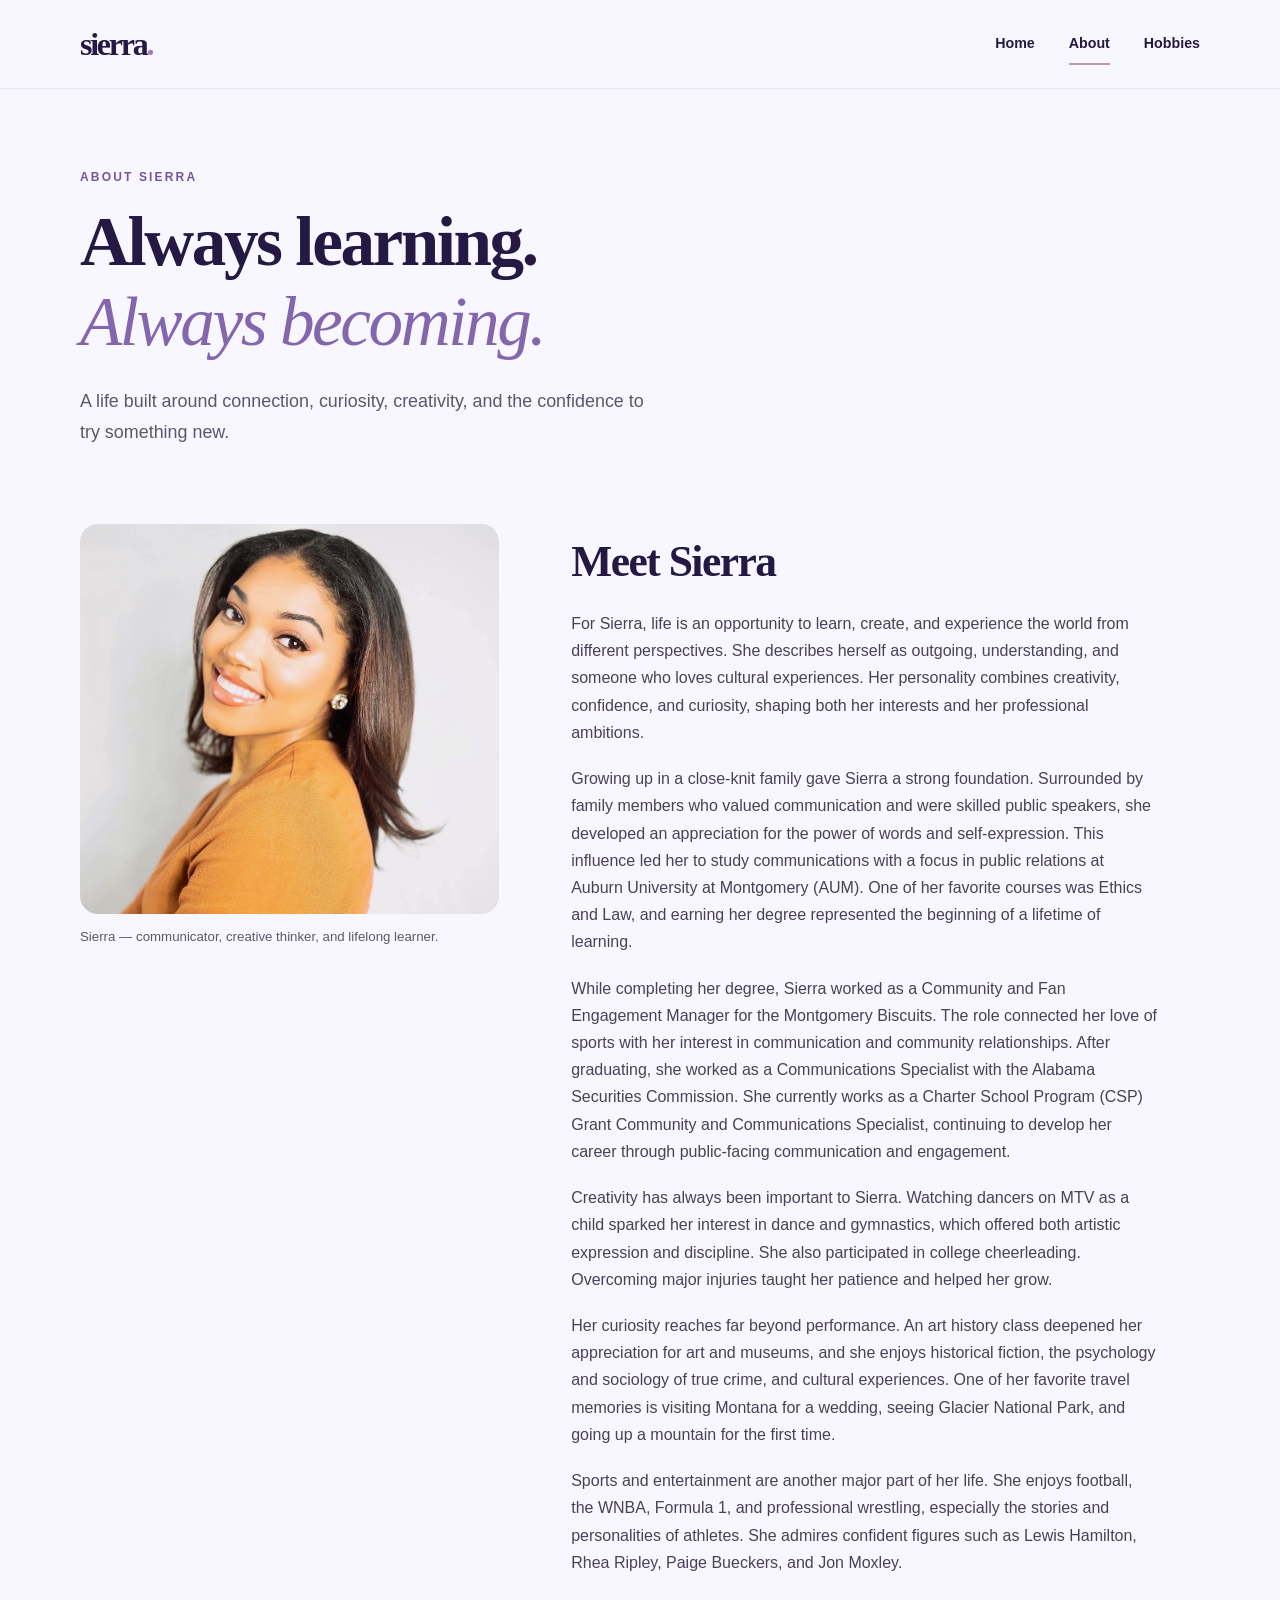
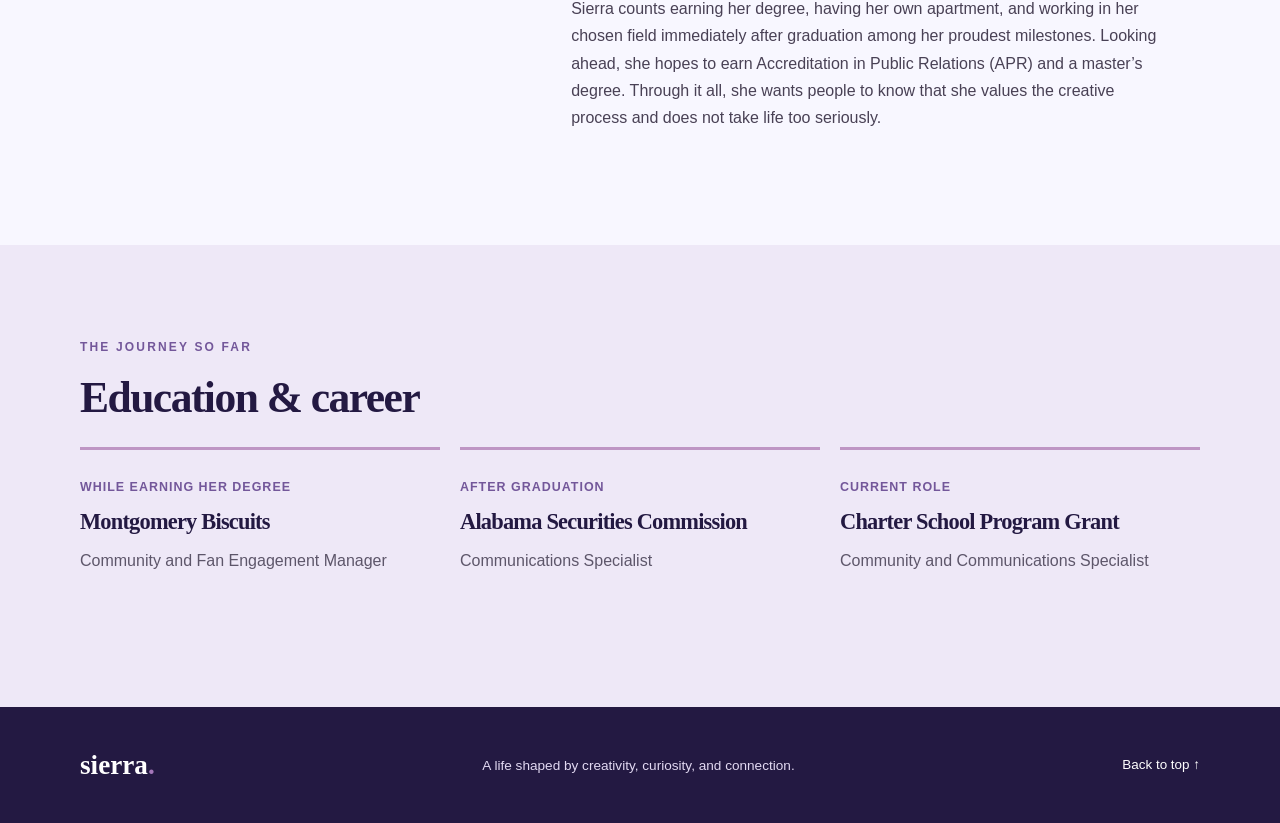
==== about.html @ fecd8881 "Completed bioSite Development assignment" ====
<!DOCTYPE html>
<!-- Christopher Burns | October 18, 2026 | CSD 340 - bioSite: Development (Module 6) -->
<html lang="en"><head><meta charset="UTF-8"><meta name="viewport" content="width=device-width, initial-scale=1.0"><meta name="description" content="Explore Sierra's education, communications career, and creative interests."><title>About | The World Through Sierra's Eyes</title><link rel="stylesheet" href="styles.css"></head><body id="top"><header class="site-header"><div class="shell nav-inner"><a class="brand" href="index.html" aria-label="Sierra home">sierra<span class="brand-dot">.</span></a><nav aria-label="Main navigation"><a href="index.html" >Home</a><a href="about.html" class="active" aria-current="page">About</a><a href="hobbies.html" >Hobbies</a></nav></div></header><main><section class="page-intro shell"><p class="eyebrow">About Sierra</p><h1>Always learning.<br><em>Always becoming.</em></h1><p class="lead">A life built around connection, curiosity, creativity, and the confidence to try something new.</p></section><section class="shell about-layout"><figure class="about-photo"><img src="images/portrait.jpg" alt="Portrait of Sierra smiling in an orange blouse"><figcaption>Sierra — communicator, creative thinker, and lifelong learner.</figcaption></figure><div class="bio"><h2>Meet Sierra</h2><p>For Sierra, life is an opportunity to learn, create, and experience the world from different perspectives. She describes herself as outgoing, understanding, and someone who loves cultural experiences. Her personality combines creativity, confidence, and curiosity, shaping both her interests and her professional ambitions.</p><p>Growing up in a close-knit family gave Sierra a strong foundation. Surrounded by family members who valued communication and were skilled public speakers, she developed an appreciation for the power of words and self-expression. This influence led her to study communications with a focus in public relations at Auburn University at Montgomery (AUM). One of her favorite courses was Ethics and Law, and earning her degree represented the beginning of a lifetime of learning.</p><p>While completing her degree, Sierra worked as a Community and Fan Engagement Manager for the Montgomery Biscuits. The role connected her love of sports with her interest in communication and community relationships. After graduating, she worked as a Communications Specialist with the Alabama Securities Commission. She currently works as a Charter School Program (CSP) Grant Community and Communications Specialist, continuing to develop her career through public-facing communication and engagement.</p><p>Creativity has always been important to Sierra. Watching dancers on MTV as a child sparked her interest in dance and gymnastics, which offered both artistic expression and discipline. She also participated in college cheerleading. Overcoming major injuries taught her patience and helped her grow.</p><p>Her curiosity reaches far beyond performance. An art history class deepened her appreciation for art and museums, and she enjoys historical fiction, the psychology and sociology of true crime, and cultural experiences. One of her favorite travel memories is visiting Montana for a wedding, seeing Glacier National Park, and going up a mountain for the first time.</p><p>Sports and entertainment are another major part of her life. She enjoys football, the WNBA, Formula 1, and professional wrestling, especially the stories and personalities of athletes. She admires confident figures such as Lewis Hamilton, Rhea Ripley, Paige Bueckers, and Jon Moxley.</p><p>Sierra counts earning her degree, having her own apartment, and working in her chosen field immediately after graduation among her proudest milestones. Looking ahead, she hopes to earn Accreditation in Public Relations (APR) and a master’s degree. Through it all, she wants people to know that she values the creative process and does not take life too seriously.</p></div></section><section class="section section-tint"><div class="shell"><p class="eyebrow">The journey so far</p><h2>Education &amp; career</h2><div class="timeline"><article><span>While earning her degree</span><h3>Montgomery Biscuits</h3><p>Community and Fan Engagement Manager</p></article><article><span>After graduation</span><h3>Alabama Securities Commission</h3><p>Communications Specialist</p></article><article><span>Current role</span><h3>Charter School Program Grant</h3><p>Community and Communications Specialist</p></article></div></div></section></main><footer class="site-footer"><div class="shell footer-inner"><span>sierra<span class="brand-dot">.</span></span><p>A life shaped by creativity, curiosity, and connection.</p><a href="#top">Back to top ↑</a></div></footer></body></html>
---- styles.css ----
/* Christopher Burns | October 18, 2026 | CSD 340 - bioSite: Development (Module 6) */
/* ATOMS: palette, typography, links, spacing, imagery and buttons */
:root{--midnight:#231942;--soft-white:#F8F7FF;--lavender:#9F86C0;--blush:#E0B1CB;--orchid:#BE95C4;--muted:#5D566A;--white:#fff;--radius:18px;--shell:1120px}*{box-sizing:border-box}html{scroll-behavior:smooth}body{margin:0;background:var(--soft-white);color:var(--midnight);font-family:Inter,"Segoe UI",Arial,sans-serif;font-size:16px;line-height:1.7}img{display:block;max-width:100%}a{color:inherit}a:focus-visible{outline:3px solid var(--lavender);outline-offset:4px}h1,h2,h3,blockquote{font-family:Georgia,"Times New Roman",serif;line-height:1.16;letter-spacing:-.035em}h1{font-size:clamp(2.7rem,5.4vw,5.4rem);margin:14px 0 24px}h2{font-size:clamp(2rem,3.4vw,3.1rem);margin:12px 0 24px}h3{font-size:1.55rem;margin:10px 0 12px}p{margin:0 0 1.2em}em{color:#8466ad;font-weight:normal}.shell{width:min(calc(100% - 48px),var(--shell));margin-inline:auto}.eyebrow{text-transform:uppercase;letter-spacing:.18em;font-size:.75rem;font-weight:800;color:#73579a}.lead{font-size:1.12rem;color:var(--muted);max-width:58ch}.section{padding:92px 0}.section-tint{background:#EEE8F7}.site-header{border-bottom:1px solid #E9E2F0;background:rgba(248,247,255,.97)}.nav-inner{min-height:88px;display:flex;align-items:center;justify-content:space-between;gap:24px}.brand{font-family:Georgia,serif;font-size:2rem;letter-spacing:-.07em;text-decoration:none;font-weight:bold}.brand-dot{color:#A477BA}.site-header nav{display:flex;gap:34px;flex-wrap:wrap}.site-header nav a{font-size:.89rem;font-weight:700;text-decoration:none;padding:8px 0;border-bottom:2px solid transparent}.site-header nav a:hover,.site-header nav a.active{border-bottom-color:var(--orchid)}.hero{display:grid;grid-template-columns:1.18fr .82fr;gap:68px;align-items:center;padding-top:80px;padding-bottom:92px}.hero-copy{padding-block:24px}.hero-image{position:relative}.hero-image img{width:100%;height:510px;object-fit:cover;object-position:center 26%;border-radius:210px 210px 18px 18px}.image-label{position:absolute;bottom:22px;left:-28px;padding:12px 18px;background:var(--white);border-radius:50px;box-shadow:0 8px 30px #23194222;font-size:.9rem;font-weight:700}.button-row{display:flex;flex-wrap:wrap;gap:14px;margin-top:32px}.button{padding:12px 21px;border-radius:100px;text-decoration:none;font-weight:700;font-size:.9rem;display:inline-flex;align-items:center;gap:12px}.button-primary{background:var(--midnight);color:white}.button-primary:hover{background:#46346d}.button-outline{border:1px solid var(--midnight)}.button-outline:hover{background:white}.section-heading{display:flex;align-items:end;justify-content:space-between;gap:40px;margin-bottom:30px}.section-heading>p{max-width:40ch;color:var(--muted)}.card-grid{display:grid;grid-template-columns:repeat(3,minmax(0,1fr));gap:24px}.feature-card{background:var(--white);border-radius:var(--radius);overflow:hidden;box-shadow:0 8px 25px #2319420b}.feature-card img{width:100%;height:285px;object-fit:cover;object-position:center 25%}.card-copy{padding:26px}.card-kicker{color:#73579a;text-transform:uppercase;letter-spacing:.12em;font-size:.71rem;font-weight:800}.card-copy p{color:var(--muted);font-size:.94rem}.quote-section{text-align:center;padding-top:95px;padding-bottom:100px}.quote-section blockquote{font-size:clamp(2rem,4.3vw,3.7rem);max-width:800px;margin:18px auto 30px}.text-link{font-weight:800;text-decoration:none;border-bottom:2px solid var(--orchid);padding-bottom:4px}.text-link:hover{color:#73579a}.site-footer{background:var(--midnight);color:white}.footer-inner{padding-block:35px;display:flex;align-items:center;justify-content:space-between;gap:22px}.footer-inner>span{font-family:Georgia,serif;font-size:1.7rem;font-weight:bold}.footer-inner p{margin:0;color:#E2D9F2;font-size:.85rem}.footer-inner a{font-size:.84rem;text-decoration:none}.page-intro{padding-top:78px;padding-bottom:55px}.page-intro h1{max-width:900px}.about-layout{display:grid;grid-template-columns:.8fr 1.2fr;gap:72px;align-items:start;padding-bottom:95px}.about-photo{margin:0;position:sticky;top:24px}.about-photo img{border-radius:var(--radius);width:100%;max-height:610px;object-fit:cover;object-position:center top}.about-photo figcaption{color:var(--muted);font-size:.83rem;padding-top:12px}.bio p{max-width:66ch;color:#494155}.timeline{display:grid;grid-template-columns:repeat(3,1fr);gap:20px}.timeline article{border-top:3px solid var(--orchid);padding:22px 0}.timeline article span{font-size:.78rem;color:#73579a;font-weight:800;text-transform:uppercase;letter-spacing:.08em}.timeline article h3{font-size:1.4rem}.timeline article p{color:var(--muted)}.hobby-list{padding-bottom:65px}.hobby-row{display:grid;grid-template-columns:1fr 1fr;align-items:center;gap:75px;padding:30px 0 75px}.hobby-row.reverse img{order:2}.hobby-row img{width:100%;height:380px;object-fit:cover;border-radius:var(--radius)}.hobby-row p:not(.eyebrow){color:var(--muted);max-width:55ch}.hobby-row h2{max-width:14ch}@media(max-width:800px){.hero,.about-layout,.hobby-row{grid-template-columns:1fr;gap:35px}.hero{padding-top:45px}.hero-image img{height:420px}.card-grid,.timeline{grid-template-columns:1fr 1fr}.section-heading{display:block}.about-photo{position:static;max-width:520px}.hobby-row.reverse img{order:0}.hobby-row img{height:340px}.footer-inner{flex-wrap:wrap}}@media(max-width:560px){.shell{width:min(calc(100% - 32px),var(--shell))}.nav-inner{min-height:76px}.site-header nav{gap:16px}.site-header nav a{font-size:.78rem}.brand{font-size:1.65rem}.hero-image img{height:390px}.image-label{left:10px}.card-grid,.timeline{grid-template-columns:1fr}.section{padding:62px 0}.quote-section{padding-block:65px}.hobby-row{padding-bottom:35px}.hobby-row img{height:280px}.page-intro{padding-top:55px}.footer-inner{display:block}.footer-inner>*{display:block;margin-bottom:12px!important}}
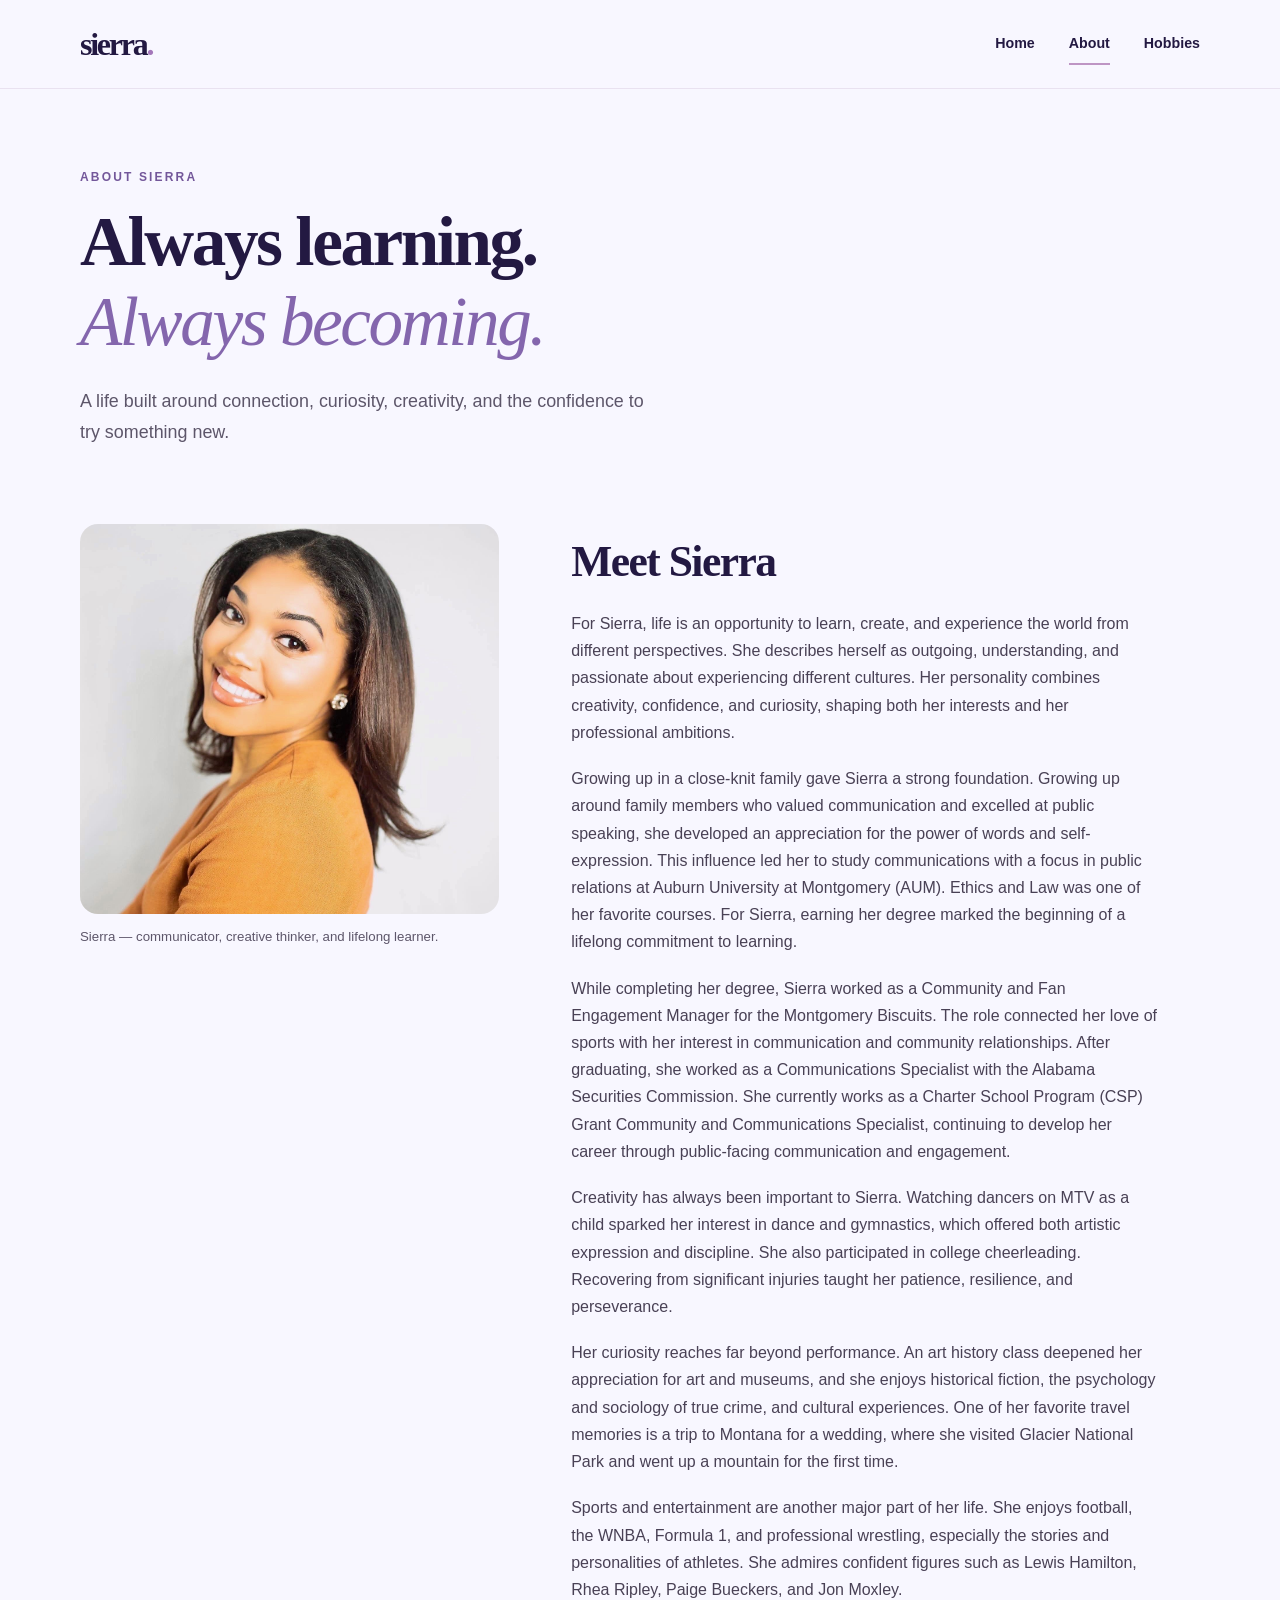
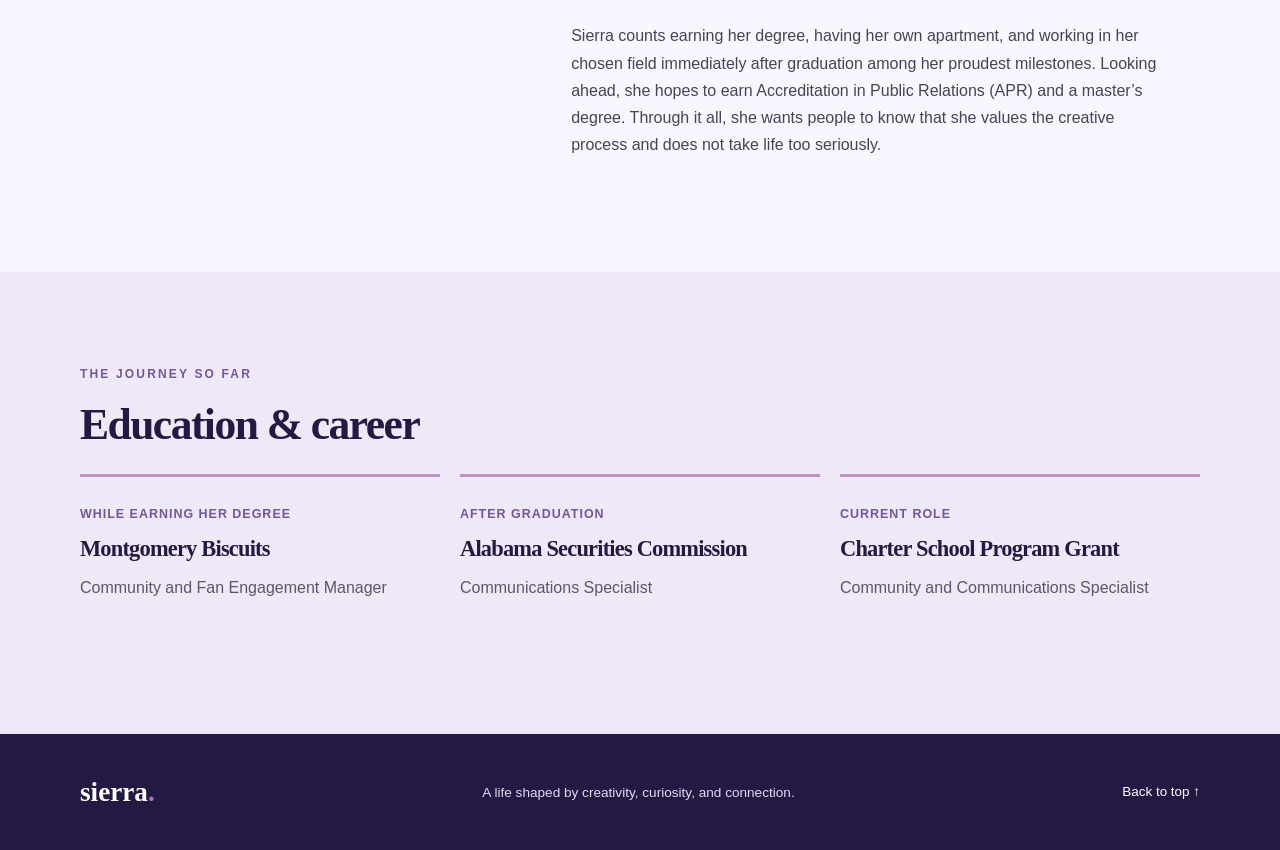
==== commit d416418a: "Proofread about.html and update assignment source comment" ====
--- a/about.html
+++ b/about.html
@@ -1,3 +1,3 @@
 <!DOCTYPE html>
-<!-- Christopher Burns | October 18, 2026 | CSD 340 - bioSite: Development (Module 6) -->
-<html lang="en"><head><meta charset="UTF-8"><meta name="viewport" content="width=device-width, initial-scale=1.0"><meta name="description" content="Explore Sierra's education, communications career, and creative interests."><title>About | The World Through Sierra's Eyes</title><link rel="stylesheet" href="styles.css"></head><body id="top"><header class="site-header"><div class="shell nav-inner"><a class="brand" href="index.html" aria-label="Sierra home">sierra<span class="brand-dot">.</span></a><nav aria-label="Main navigation"><a href="index.html" >Home</a><a href="about.html" class="active" aria-current="page">About</a><a href="hobbies.html" >Hobbies</a></nav></div></header><main><section class="page-intro shell"><p class="eyebrow">About Sierra</p><h1>Always learning.<br><em>Always becoming.</em></h1><p class="lead">A life built around connection, curiosity, creativity, and the confidence to try something new.</p></section><section class="shell about-layout"><figure class="about-photo"><img src="images/portrait.jpg" alt="Portrait of Sierra smiling in an orange blouse"><figcaption>Sierra — communicator, creative thinker, and lifelong learner.</figcaption></figure><div class="bio"><h2>Meet Sierra</h2><p>For Sierra, life is an opportunity to learn, create, and experience the world from different perspectives. She describes herself as outgoing, understanding, and someone who loves cultural experiences. Her personality combines creativity, confidence, and curiosity, shaping both her interests and her professional ambitions.</p><p>Growing up in a close-knit family gave Sierra a strong foundation. Surrounded by family members who valued communication and were skilled public speakers, she developed an appreciation for the power of words and self-expression. This influence led her to study communications with a focus in public relations at Auburn University at Montgomery (AUM). One of her favorite courses was Ethics and Law, and earning her degree represented the beginning of a lifetime of learning.</p><p>While completing her degree, Sierra worked as a Community and Fan Engagement Manager for the Montgomery Biscuits. The role connected her love of sports with her interest in communication and community relationships. After graduating, she worked as a Communications Specialist with the Alabama Securities Commission. She currently works as a Charter School Program (CSP) Grant Community and Communications Specialist, continuing to develop her career through public-facing communication and engagement.</p><p>Creativity has always been important to Sierra. Watching dancers on MTV as a child sparked her interest in dance and gymnastics, which offered both artistic expression and discipline. She also participated in college cheerleading. Overcoming major injuries taught her patience and helped her grow.</p><p>Her curiosity reaches far beyond performance. An art history class deepened her appreciation for art and museums, and she enjoys historical fiction, the psychology and sociology of true crime, and cultural experiences. One of her favorite travel memories is visiting Montana for a wedding, seeing Glacier National Park, and going up a mountain for the first time.</p><p>Sports and entertainment are another major part of her life. She enjoys football, the WNBA, Formula 1, and professional wrestling, especially the stories and personalities of athletes. She admires confident figures such as Lewis Hamilton, Rhea Ripley, Paige Bueckers, and Jon Moxley.</p><p>Sierra counts earning her degree, having her own apartment, and working in her chosen field immediately after graduation among her proudest milestones. Looking ahead, she hopes to earn Accreditation in Public Relations (APR) and a master’s degree. Through it all, she wants people to know that she values the creative process and does not take life too seriously.</p></div></section><section class="section section-tint"><div class="shell"><p class="eyebrow">The journey so far</p><h2>Education &amp; career</h2><div class="timeline"><article><span>While earning her degree</span><h3>Montgomery Biscuits</h3><p>Community and Fan Engagement Manager</p></article><article><span>After graduation</span><h3>Alabama Securities Commission</h3><p>Communications Specialist</p></article><article><span>Current role</span><h3>Charter School Program Grant</h3><p>Community and Communications Specialist</p></article></div></div></section></main><footer class="site-footer"><div class="shell footer-inner"><span>sierra<span class="brand-dot">.</span></span><p>A life shaped by creativity, curiosity, and connection.</p><a href="#top">Back to top ↑</a></div></footer></body></html>+<!-- Christopher Burns | October 18, 2026 | CSD 340 - bioSite: Development and GitHub Pages Deployment -->
+<html lang="en"><head><meta charset="UTF-8"><meta name="viewport" content="width=device-width, initial-scale=1.0"><meta name="description" content="Explore Sierra's education, communications career, and creative interests."><title>About | The World Through Sierra's Eyes</title><link rel="stylesheet" href="styles.css"></head><body id="top"><header class="site-header"><div class="shell nav-inner"><a class="brand" href="index.html" aria-label="Sierra home">sierra<span class="brand-dot">.</span></a><nav aria-label="Main navigation"><a href="index.html" >Home</a><a href="about.html" class="active" aria-current="page">About</a><a href="hobbies.html" >Hobbies</a></nav></div></header><main><section class="page-intro shell"><p class="eyebrow">About Sierra</p><h1>Always learning.<br><em>Always becoming.</em></h1><p class="lead">A life built around connection, curiosity, creativity, and the confidence to try something new.</p></section><section class="shell about-layout"><figure class="about-photo"><img src="images/portrait.jpg" alt="Portrait of Sierra smiling in an orange blouse"><figcaption>Sierra — communicator, creative thinker, and lifelong learner.</figcaption></figure><div class="bio"><h2>Meet Sierra</h2><p>For Sierra, life is an opportunity to learn, create, and experience the world from different perspectives. She describes herself as outgoing, understanding, and passionate about experiencing different cultures. Her personality combines creativity, confidence, and curiosity, shaping both her interests and her professional ambitions.</p><p>Growing up in a close-knit family gave Sierra a strong foundation. Growing up around family members who valued communication and excelled at public speaking, she developed an appreciation for the power of words and self-expression. This influence led her to study communications with a focus in public relations at Auburn University at Montgomery (AUM). Ethics and Law was one of her favorite courses. For Sierra, earning her degree marked the beginning of a lifelong commitment to learning.</p><p>While completing her degree, Sierra worked as a Community and Fan Engagement Manager for the Montgomery Biscuits. The role connected her love of sports with her interest in communication and community relationships. After graduating, she worked as a Communications Specialist with the Alabama Securities Commission. She currently works as a Charter School Program (CSP) Grant Community and Communications Specialist, continuing to develop her career through public-facing communication and engagement.</p><p>Creativity has always been important to Sierra. Watching dancers on MTV as a child sparked her interest in dance and gymnastics, which offered both artistic expression and discipline. She also participated in college cheerleading. Recovering from significant injuries taught her patience, resilience, and perseverance.</p><p>Her curiosity reaches far beyond performance. An art history class deepened her appreciation for art and museums, and she enjoys historical fiction, the psychology and sociology of true crime, and cultural experiences. One of her favorite travel memories is a trip to Montana for a wedding, where she visited Glacier National Park and went up a mountain for the first time.</p><p>Sports and entertainment are another major part of her life. She enjoys football, the WNBA, Formula 1, and professional wrestling, especially the stories and personalities of athletes. She admires confident figures such as Lewis Hamilton, Rhea Ripley, Paige Bueckers, and Jon Moxley.</p><p>Sierra counts earning her degree, having her own apartment, and working in her chosen field immediately after graduation among her proudest milestones. Looking ahead, she hopes to earn Accreditation in Public Relations (APR) and a master’s degree. Through it all, she wants people to know that she values the creative process and does not take life too seriously.</p></div></section><section class="section section-tint"><div class="shell"><p class="eyebrow">The journey so far</p><h2>Education &amp; career</h2><div class="timeline"><article><span>While earning her degree</span><h3>Montgomery Biscuits</h3><p>Community and Fan Engagement Manager</p></article><article><span>After graduation</span><h3>Alabama Securities Commission</h3><p>Communications Specialist</p></article><article><span>Current role</span><h3>Charter School Program Grant</h3><p>Community and Communications Specialist</p></article></div></div></section></main><footer class="site-footer"><div class="shell footer-inner"><span>sierra<span class="brand-dot">.</span></span><p>A life shaped by creativity, curiosity, and connection.</p><a href="#top">Back to top ↑</a></div></footer></body></html>
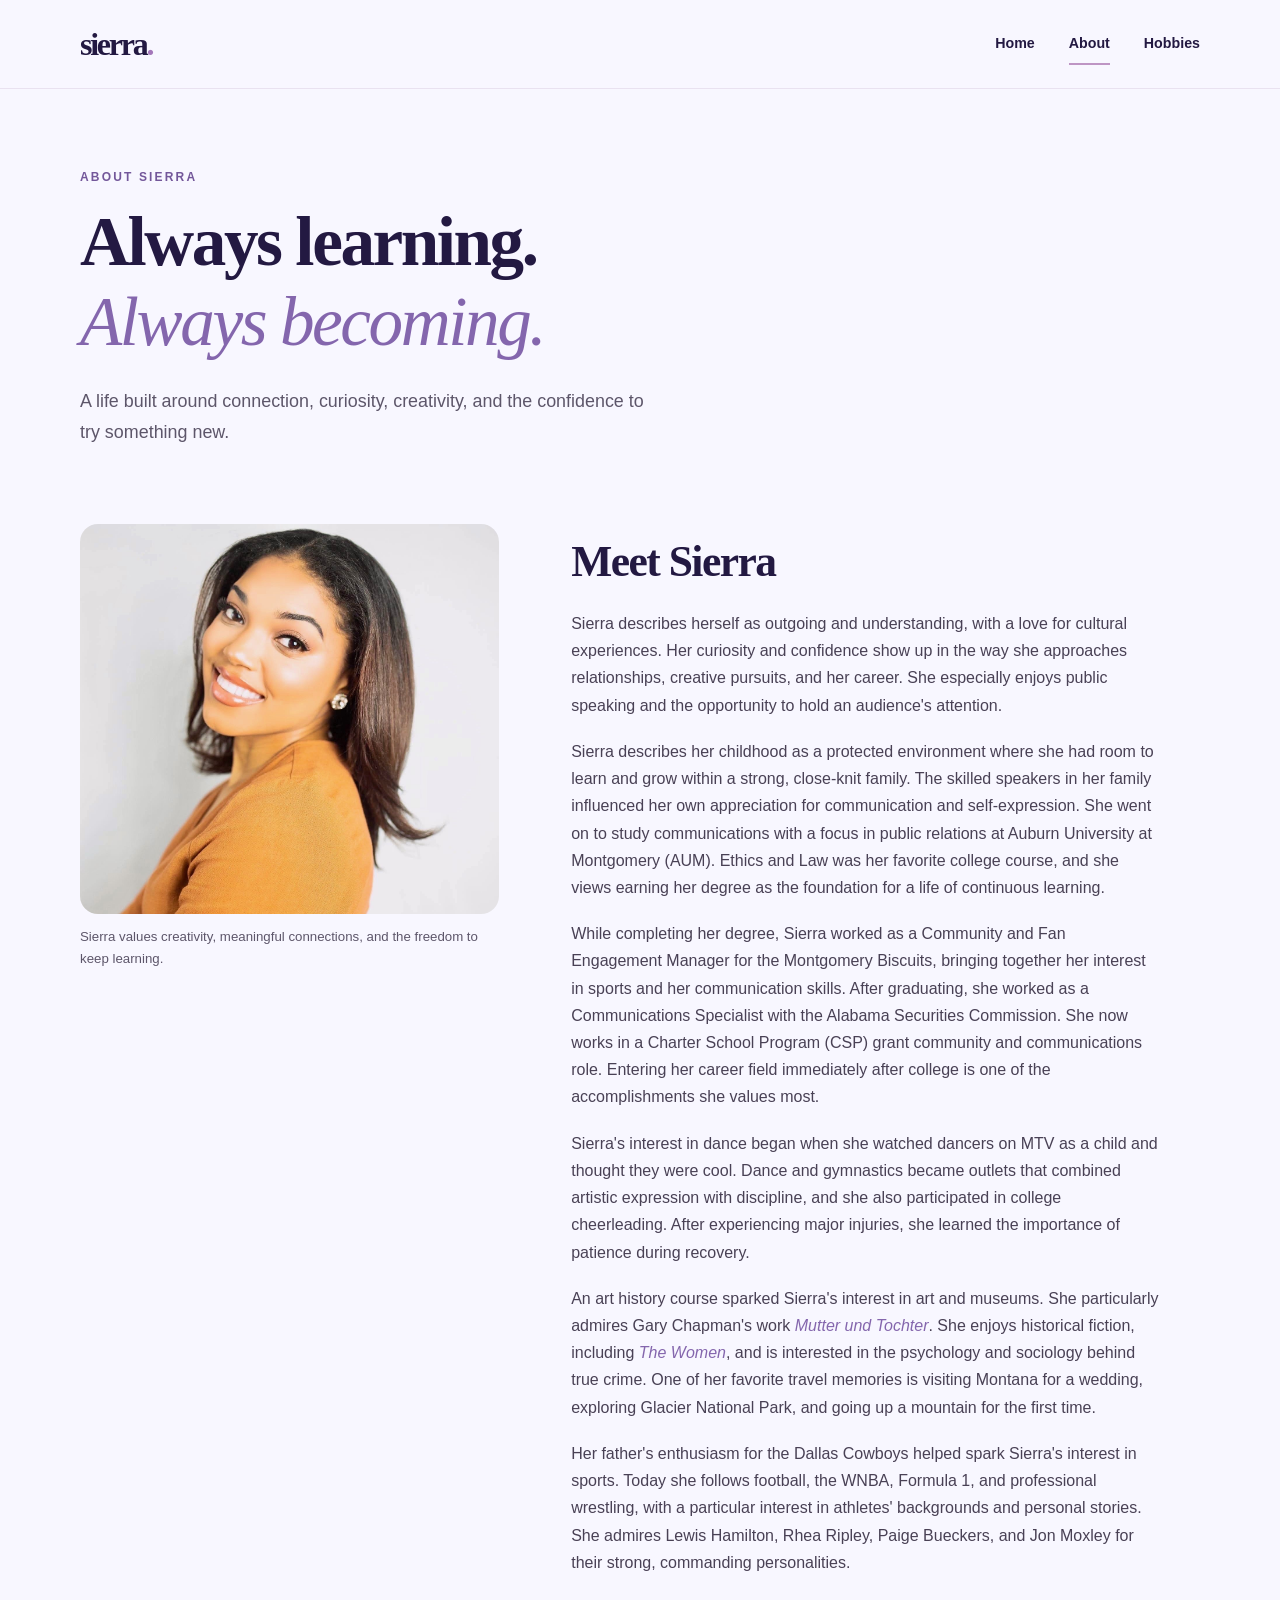
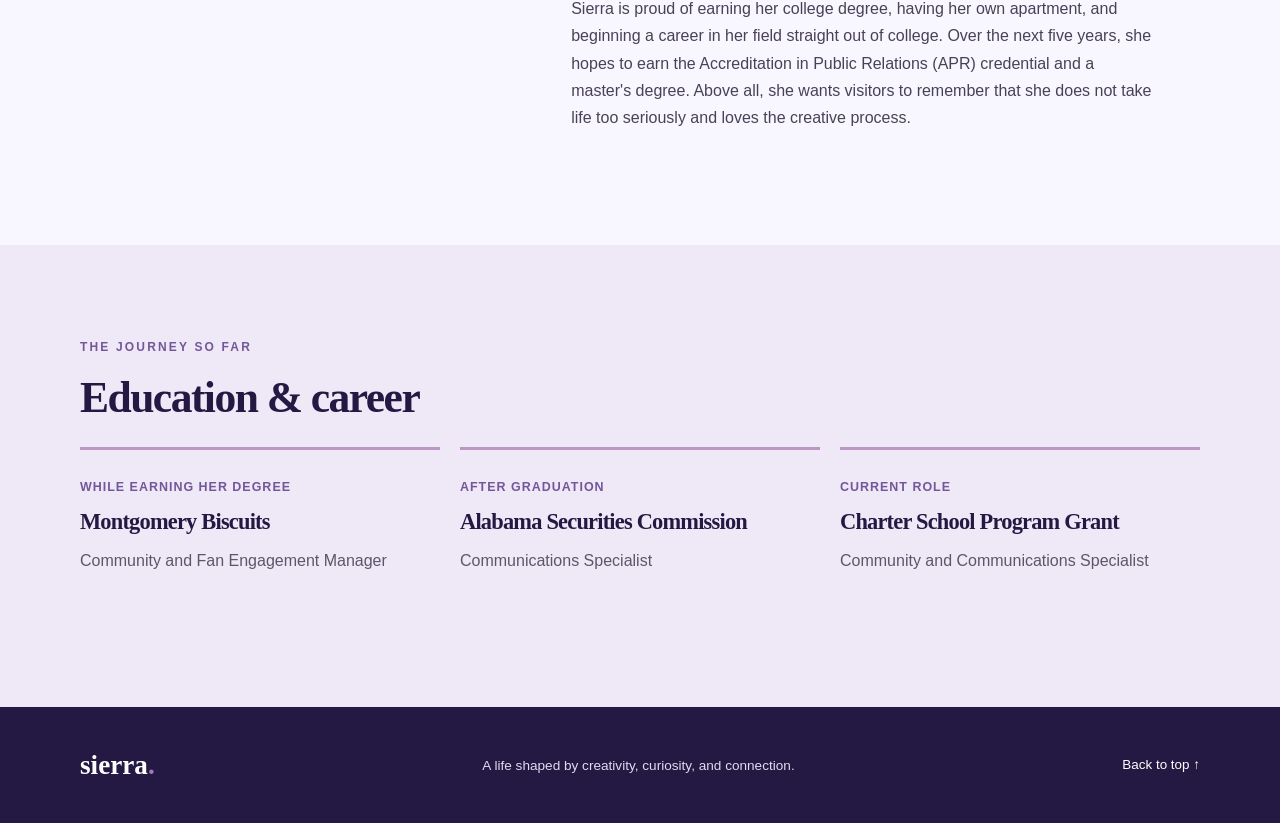
==== commit 19f69161: "Revise Sierra biography using corrected interview responses" ====
--- a/about.html
+++ b/about.html
@@ -1,3 +1,3 @@
 <!DOCTYPE html>
 <!-- Christopher Burns | October 18, 2026 | CSD 340 - bioSite: Development and GitHub Pages Deployment -->
-<html lang="en"><head><meta charset="UTF-8"><meta name="viewport" content="width=device-width, initial-scale=1.0"><meta name="description" content="Explore Sierra's education, communications career, and creative interests."><title>About | The World Through Sierra's Eyes</title><link rel="stylesheet" href="styles.css"></head><body id="top"><header class="site-header"><div class="shell nav-inner"><a class="brand" href="index.html" aria-label="Sierra home">sierra<span class="brand-dot">.</span></a><nav aria-label="Main navigation"><a href="index.html" >Home</a><a href="about.html" class="active" aria-current="page">About</a><a href="hobbies.html" >Hobbies</a></nav></div></header><main><section class="page-intro shell"><p class="eyebrow">About Sierra</p><h1>Always learning.<br><em>Always becoming.</em></h1><p class="lead">A life built around connection, curiosity, creativity, and the confidence to try something new.</p></section><section class="shell about-layout"><figure class="about-photo"><img src="images/portrait.jpg" alt="Portrait of Sierra smiling in an orange blouse"><figcaption>Sierra — communicator, creative thinker, and lifelong learner.</figcaption></figure><div class="bio"><h2>Meet Sierra</h2><p>For Sierra, life is an opportunity to learn, create, and experience the world from different perspectives. She describes herself as outgoing, understanding, and passionate about experiencing different cultures. Her personality combines creativity, confidence, and curiosity, shaping both her interests and her professional ambitions.</p><p>Growing up in a close-knit family gave Sierra a strong foundation. Growing up around family members who valued communication and excelled at public speaking, she developed an appreciation for the power of words and self-expression. This influence led her to study communications with a focus in public relations at Auburn University at Montgomery (AUM). Ethics and Law was one of her favorite courses. For Sierra, earning her degree marked the beginning of a lifelong commitment to learning.</p><p>While completing her degree, Sierra worked as a Community and Fan Engagement Manager for the Montgomery Biscuits. The role connected her love of sports with her interest in communication and community relationships. After graduating, she worked as a Communications Specialist with the Alabama Securities Commission. She currently works as a Charter School Program (CSP) Grant Community and Communications Specialist, continuing to develop her career through public-facing communication and engagement.</p><p>Creativity has always been important to Sierra. Watching dancers on MTV as a child sparked her interest in dance and gymnastics, which offered both artistic expression and discipline. She also participated in college cheerleading. Recovering from significant injuries taught her patience, resilience, and perseverance.</p><p>Her curiosity reaches far beyond performance. An art history class deepened her appreciation for art and museums, and she enjoys historical fiction, the psychology and sociology of true crime, and cultural experiences. One of her favorite travel memories is a trip to Montana for a wedding, where she visited Glacier National Park and went up a mountain for the first time.</p><p>Sports and entertainment are another major part of her life. She enjoys football, the WNBA, Formula 1, and professional wrestling, especially the stories and personalities of athletes. She admires confident figures such as Lewis Hamilton, Rhea Ripley, Paige Bueckers, and Jon Moxley.</p><p>Sierra counts earning her degree, having her own apartment, and working in her chosen field immediately after graduation among her proudest milestones. Looking ahead, she hopes to earn Accreditation in Public Relations (APR) and a master’s degree. Through it all, she wants people to know that she values the creative process and does not take life too seriously.</p></div></section><section class="section section-tint"><div class="shell"><p class="eyebrow">The journey so far</p><h2>Education &amp; career</h2><div class="timeline"><article><span>While earning her degree</span><h3>Montgomery Biscuits</h3><p>Community and Fan Engagement Manager</p></article><article><span>After graduation</span><h3>Alabama Securities Commission</h3><p>Communications Specialist</p></article><article><span>Current role</span><h3>Charter School Program Grant</h3><p>Community and Communications Specialist</p></article></div></div></section></main><footer class="site-footer"><div class="shell footer-inner"><span>sierra<span class="brand-dot">.</span></span><p>A life shaped by creativity, curiosity, and connection.</p><a href="#top">Back to top ↑</a></div></footer></body></html>+<html lang="en"><head><meta charset="UTF-8"><meta name="viewport" content="width=device-width, initial-scale=1.0"><meta name="description" content="Explore Sierra's education, communications career, and creative interests."><title>About | The World Through Sierra's Eyes</title><link rel="stylesheet" href="styles.css"></head><body id="top"><header class="site-header"><div class="shell nav-inner"><a class="brand" href="index.html" aria-label="Sierra home">sierra<span class="brand-dot">.</span></a><nav aria-label="Main navigation"><a href="index.html" >Home</a><a href="about.html" class="active" aria-current="page">About</a><a href="hobbies.html" >Hobbies</a></nav></div></header><main><section class="page-intro shell"><p class="eyebrow">About Sierra</p><h1>Always learning.<br><em>Always becoming.</em></h1><p class="lead">A life built around connection, curiosity, creativity, and the confidence to try something new.</p></section><section class="shell about-layout"><figure class="about-photo"><img src="images/portrait.jpg" alt="Portrait of Sierra smiling in an orange blouse"><figcaption>Sierra values creativity, meaningful connections, and the freedom to keep learning.</figcaption></figure><div class="bio"><h2>Meet Sierra</h2><p>Sierra describes herself as outgoing and understanding, with a love for cultural experiences. Her curiosity and confidence show up in the way she approaches relationships, creative pursuits, and her career. She especially enjoys public speaking and the opportunity to hold an audience's attention.</p><p>Sierra describes her childhood as a protected environment where she had room to learn and grow within a strong, close-knit family. The skilled speakers in her family influenced her own appreciation for communication and self-expression. She went on to study communications with a focus in public relations at Auburn University at Montgomery (AUM). Ethics and Law was her favorite college course, and she views earning her degree as the foundation for a life of continuous learning.</p><p>While completing her degree, Sierra worked as a Community and Fan Engagement Manager for the Montgomery Biscuits, bringing together her interest in sports and her communication skills. After graduating, she worked as a Communications Specialist with the Alabama Securities Commission. She now works in a Charter School Program (CSP) grant community and communications role. Entering her career field immediately after college is one of the accomplishments she values most.</p><p>Sierra's interest in dance began when she watched dancers on MTV as a child and thought they were cool. Dance and gymnastics became outlets that combined artistic expression with discipline, and she also participated in college cheerleading. After experiencing major injuries, she learned the importance of patience during recovery.</p><p>An art history course sparked Sierra's interest in art and museums. She particularly admires Gary Chapman's work <em>Mutter und Tochter</em>. She enjoys historical fiction, including <em>The Women</em>, and is interested in the psychology and sociology behind true crime. One of her favorite travel memories is visiting Montana for a wedding, exploring Glacier National Park, and going up a mountain for the first time.</p><p>Her father's enthusiasm for the Dallas Cowboys helped spark Sierra's interest in sports. Today she follows football, the WNBA, Formula 1, and professional wrestling, with a particular interest in athletes' backgrounds and personal stories. She admires Lewis Hamilton, Rhea Ripley, Paige Bueckers, and Jon Moxley for their strong, commanding personalities.</p><p>Sierra is proud of earning her college degree, having her own apartment, and beginning a career in her field straight out of college. Over the next five years, she hopes to earn the Accreditation in Public Relations (APR) credential and a master's degree. Above all, she wants visitors to remember that she does not take life too seriously and loves the creative process.</p></div></section><section class="section section-tint"><div class="shell"><p class="eyebrow">The journey so far</p><h2>Education &amp; career</h2><div class="timeline"><article><span>While earning her degree</span><h3>Montgomery Biscuits</h3><p>Community and Fan Engagement Manager</p></article><article><span>After graduation</span><h3>Alabama Securities Commission</h3><p>Communications Specialist</p></article><article><span>Current role</span><h3>Charter School Program Grant</h3><p>Community and Communications Specialist</p></article></div></div></section></main><footer class="site-footer"><div class="shell footer-inner"><span>sierra<span class="brand-dot">.</span></span><p>A life shaped by creativity, curiosity, and connection.</p><a href="#top">Back to top ↑</a></div></footer></body></html>
--- a/styles.css
+++ b/styles.css
@@ -1,3 +1,7 @@
-/* Christopher Burns | October 18, 2026 | CSD 340 - bioSite: Development (Module 6) */
+/* Christopher Burns | October 18, 2026 | CSD 340 - bioSite: Development and GitHub Pages Deployment */
 /* ATOMS: palette, typography, links, spacing, imagery and buttons */
-:root{--midnight:#231942;--soft-white:#F8F7FF;--lavender:#9F86C0;--blush:#E0B1CB;--orchid:#BE95C4;--muted:#5D566A;--white:#fff;--radius:18px;--shell:1120px}*{box-sizing:border-box}html{scroll-behavior:smooth}body{margin:0;background:var(--soft-white);color:var(--midnight);font-family:Inter,"Segoe UI",Arial,sans-serif;font-size:16px;line-height:1.7}img{display:block;max-width:100%}a{color:inherit}a:focus-visible{outline:3px solid var(--lavender);outline-offset:4px}h1,h2,h3,blockquote{font-family:Georgia,"Times New Roman",serif;line-height:1.16;letter-spacing:-.035em}h1{font-size:clamp(2.7rem,5.4vw,5.4rem);margin:14px 0 24px}h2{font-size:clamp(2rem,3.4vw,3.1rem);margin:12px 0 24px}h3{font-size:1.55rem;margin:10px 0 12px}p{margin:0 0 1.2em}em{color:#8466ad;font-weight:normal}.shell{width:min(calc(100% - 48px),var(--shell));margin-inline:auto}.eyebrow{text-transform:uppercase;letter-spacing:.18em;font-size:.75rem;font-weight:800;color:#73579a}.lead{font-size:1.12rem;color:var(--muted);max-width:58ch}.section{padding:92px 0}.section-tint{background:#EEE8F7}.site-header{border-bottom:1px solid #E9E2F0;background:rgba(248,247,255,.97)}.nav-inner{min-height:88px;display:flex;align-items:center;justify-content:space-between;gap:24px}.brand{font-family:Georgia,serif;font-size:2rem;letter-spacing:-.07em;text-decoration:none;font-weight:bold}.brand-dot{color:#A477BA}.site-header nav{display:flex;gap:34px;flex-wrap:wrap}.site-header nav a{font-size:.89rem;font-weight:700;text-decoration:none;padding:8px 0;border-bottom:2px solid transparent}.site-header nav a:hover,.site-header nav a.active{border-bottom-color:var(--orchid)}.hero{display:grid;grid-template-columns:1.18fr .82fr;gap:68px;align-items:center;padding-top:80px;padding-bottom:92px}.hero-copy{padding-block:24px}.hero-image{position:relative}.hero-image img{width:100%;height:510px;object-fit:cover;object-position:center 26%;border-radius:210px 210px 18px 18px}.image-label{position:absolute;bottom:22px;left:-28px;padding:12px 18px;background:var(--white);border-radius:50px;box-shadow:0 8px 30px #23194222;font-size:.9rem;font-weight:700}.button-row{display:flex;flex-wrap:wrap;gap:14px;margin-top:32px}.button{padding:12px 21px;border-radius:100px;text-decoration:none;font-weight:700;font-size:.9rem;display:inline-flex;align-items:center;gap:12px}.button-primary{background:var(--midnight);color:white}.button-primary:hover{background:#46346d}.button-outline{border:1px solid var(--midnight)}.button-outline:hover{background:white}.section-heading{display:flex;align-items:end;justify-content:space-between;gap:40px;margin-bottom:30px}.section-heading>p{max-width:40ch;color:var(--muted)}.card-grid{display:grid;grid-template-columns:repeat(3,minmax(0,1fr));gap:24px}.feature-card{background:var(--white);border-radius:var(--radius);overflow:hidden;box-shadow:0 8px 25px #2319420b}.feature-card img{width:100%;height:285px;object-fit:cover;object-position:center 25%}.card-copy{padding:26px}.card-kicker{color:#73579a;text-transform:uppercase;letter-spacing:.12em;font-size:.71rem;font-weight:800}.card-copy p{color:var(--muted);font-size:.94rem}.quote-section{text-align:center;padding-top:95px;padding-bottom:100px}.quote-section blockquote{font-size:clamp(2rem,4.3vw,3.7rem);max-width:800px;margin:18px auto 30px}.text-link{font-weight:800;text-decoration:none;border-bottom:2px solid var(--orchid);padding-bottom:4px}.text-link:hover{color:#73579a}.site-footer{background:var(--midnight);color:white}.footer-inner{padding-block:35px;display:flex;align-items:center;justify-content:space-between;gap:22px}.footer-inner>span{font-family:Georgia,serif;font-size:1.7rem;font-weight:bold}.footer-inner p{margin:0;color:#E2D9F2;font-size:.85rem}.footer-inner a{font-size:.84rem;text-decoration:none}.page-intro{padding-top:78px;padding-bottom:55px}.page-intro h1{max-width:900px}.about-layout{display:grid;grid-template-columns:.8fr 1.2fr;gap:72px;align-items:start;padding-bottom:95px}.about-photo{margin:0;position:sticky;top:24px}.about-photo img{border-radius:var(--radius);width:100%;max-height:610px;object-fit:cover;object-position:center top}.about-photo figcaption{color:var(--muted);font-size:.83rem;padding-top:12px}.bio p{max-width:66ch;color:#494155}.timeline{display:grid;grid-template-columns:repeat(3,1fr);gap:20px}.timeline article{border-top:3px solid var(--orchid);padding:22px 0}.timeline article span{font-size:.78rem;color:#73579a;font-weight:800;text-transform:uppercase;letter-spacing:.08em}.timeline article h3{font-size:1.4rem}.timeline article p{color:var(--muted)}.hobby-list{padding-bottom:65px}.hobby-row{display:grid;grid-template-columns:1fr 1fr;align-items:center;gap:75px;padding:30px 0 75px}.hobby-row.reverse img{order:2}.hobby-row img{width:100%;height:380px;object-fit:cover;border-radius:var(--radius)}.hobby-row p:not(.eyebrow){color:var(--muted);max-width:55ch}.hobby-row h2{max-width:14ch}@media(max-width:800px){.hero,.about-layout,.hobby-row{grid-template-columns:1fr;gap:35px}.hero{padding-top:45px}.hero-image img{height:420px}.card-grid,.timeline{grid-template-columns:1fr 1fr}.section-heading{display:block}.about-photo{position:static;max-width:520px}.hobby-row.reverse img{order:0}.hobby-row img{height:340px}.footer-inner{flex-wrap:wrap}}@media(max-width:560px){.shell{width:min(calc(100% - 32px),var(--shell))}.nav-inner{min-height:76px}.site-header nav{gap:16px}.site-header nav a{font-size:.78rem}.brand{font-size:1.65rem}.hero-image img{height:390px}.image-label{left:10px}.card-grid,.timeline{grid-template-columns:1fr}.section{padding:62px 0}.quote-section{padding-block:65px}.hobby-row{padding-bottom:35px}.hobby-row img{height:280px}.page-intro{padding-top:55px}.footer-inner{display:block}.footer-inner>*{display:block;margin-bottom:12px!important}}+:root{--midnight:#231942;--soft-white:#F8F7FF;--lavender:#9F86C0;--blush:#E0B1CB;--orchid:#BE95C4;--muted:#5D566A;--white:#fff;--radius:18px;--shell:1120px}*{box-sizing:border-box}html{scroll-behavior:smooth}body{margin:0;background:var(--soft-white);color:var(--midnight);font-family:Inter,"Segoe UI",Arial,sans-serif;font-size:16px;line-height:1.7}img{display:block;max-width:100%}a{color:inherit}a:focus-visible{outline:3px solid var(--lavender);outline-offset:4px}h1,h2,h3,blockquote{font-family:Georgia,"Times New Roman",serif;line-height:1.16;letter-spacing:-.035em}h1{font-size:clamp(2.7rem,5.4vw,5.4rem);margin:14px 0 24px}h2{font-size:clamp(2rem,3.4vw,3.1rem);margin:12px 0 24px}h3{font-size:1.55rem;margin:10px 0 12px}p{margin:0 0 1.2em}em{color:#8466ad;font-weight:normal}.shell{width:min(calc(100% - 48px),var(--shell));margin-inline:auto}.eyebrow{text-transform:uppercase;letter-spacing:.18em;font-size:.75rem;font-weight:800;color:#73579a}.lead{font-size:1.12rem;color:var(--muted);max-width:58ch}.section{padding:92px 0}.section-tint{background:#EEE8F7}.site-header{border-bottom:1px solid #E9E2F0;background:rgba(248,247,255,.97)}.nav-inner{min-height:88px;display:flex;align-items:center;justify-content:space-between;gap:24px}.brand{font-family:Georgia,serif;font-size:2rem;letter-spacing:-.07em;text-decoration:none;font-weight:bold}.brand-dot{color:#A477BA}.site-header nav{display:flex;gap:34px;flex-wrap:wrap}.site-header nav a{font-size:.89rem;font-weight:700;text-decoration:none;padding:8px 0;border-bottom:2px solid transparent}.site-header nav a:hover,.site-header nav a.active{border-bottom-color:var(--orchid)}.hero{display:grid;grid-template-columns:1.18fr .82fr;gap:68px;align-items:center;padding-top:80px;padding-bottom:92px}.hero-copy{padding-block:24px}.hero-image{position:relative}.hero-image img{width:100%;height:510px;object-fit:cover;object-position:center 26%;border-radius:210px 210px 18px 18px}.image-label{position:absolute;bottom:22px;left:-28px;padding:12px 18px;background:var(--white);border-radius:50px;box-shadow:0 8px 30px #23194222;font-size:.9rem;font-weight:700}.button-row{display:flex;flex-wrap:wrap;gap:14px;margin-top:32px}.button{padding:12px 21px;border-radius:100px;text-decoration:none;font-weight:700;font-size:.9rem;display:inline-flex;align-items:center;gap:12px}.button-primary{background:var(--midnight);color:white}.button-primary:hover{background:#46346d}.button-outline{border:1px solid var(--midnight)}.button-outline:hover{background:white}.section-heading{display:flex;align-items:end;justify-content:space-between;gap:40px;margin-bottom:30px}.section-heading>p{max-width:40ch;color:var(--muted)}.card-grid{display:grid;grid-template-columns:repeat(3,minmax(0,1fr));gap:24px}.feature-card{background:var(--white);border-radius:var(--radius);overflow:hidden;box-shadow:0 8px 25px #2319420b}.feature-card img{width:100%;height:285px;object-fit:cover;object-position:center 25%}.card-copy{padding:26px}.card-kicker{color:#73579a;text-transform:uppercase;letter-spacing:.12em;font-size:.71rem;font-weight:800}.card-copy p{color:var(--muted);font-size:.94rem}.quote-section{text-align:center;padding-top:95px;padding-bottom:100px}.quote-section blockquote{font-size:clamp(2rem,4.3vw,3.7rem);max-width:800px;margin:18px auto 30px}.text-link{font-weight:800;text-decoration:none;border-bottom:2px solid var(--orchid);padding-bottom:4px}.text-link:hover{color:#73579a}.site-footer{background:var(--midnight);color:white}.footer-inner{padding-block:35px;display:flex;align-items:center;justify-content:space-between;gap:22px}.footer-inner>span{font-family:Georgia,serif;font-size:1.7rem;font-weight:bold}.footer-inner p{margin:0;color:#E2D9F2;font-size:.85rem}.footer-inner a{font-size:.84rem;text-decoration:none}.page-intro{padding-top:78px;padding-bottom:55px}.page-intro h1{max-width:900px}.about-layout{display:grid;grid-template-columns:.8fr 1.2fr;gap:72px;align-items:start;padding-bottom:95px}.about-photo{margin:0;position:sticky;top:24px}.about-photo img{border-radius:var(--radius);width:100%;max-height:610px;object-fit:cover;object-position:center top}.about-photo figcaption{color:var(--muted);font-size:.83rem;padding-top:12px}.bio p{max-width:66ch;color:#494155}.timeline{display:grid;grid-template-columns:repeat(3,1fr);gap:20px}.timeline article{border-top:3px solid var(--orchid);padding:22px 0}.timeline article span{font-size:.78rem;color:#73579a;font-weight:800;text-transform:uppercase;letter-spacing:.08em}.timeline article h3{font-size:1.4rem}.timeline article p{color:var(--muted)}.hobby-list{padding-bottom:65px}.hobby-row{display:grid;grid-template-columns:1fr 1fr;align-items:center;gap:75px;padding:30px 0 75px}.hobby-row.reverse img{order:2}.hobby-row img{width:100%;height:380px;object-fit:cover;border-radius:var(--radius)}.hobby-row p:not(.eyebrow){color:var(--muted);max-width:55ch}.hobby-row h2{max-width:14ch}@media(max-width:800px){.hero,.about-layout,.hobby-row{grid-template-columns:1fr;gap:35px}.hero{padding-top:45px}.hero-image img{height:420px}.card-grid,.timeline{grid-template-columns:1fr 1fr}.section-heading{display:block}.about-photo{position:static;max-width:520px}.hobby-row.reverse img{order:0}.hobby-row img{height:340px}.footer-inner{flex-wrap:wrap}}@media(max-width:560px){.shell{width:min(calc(100% - 32px),var(--shell))}.nav-inner{min-height:76px}.site-header nav{gap:16px}.site-header nav a{font-size:.78rem}.brand{font-size:1.65rem}.hero-image img{height:390px}.image-label{left:10px}.card-grid,.timeline{grid-template-columns:1fr}.section{padding:62px 0}.quote-section{padding-block:65px}.hobby-row{padding-bottom:35px}.hobby-row img{height:280px}.page-intro{padding-top:55px}.footer-inner{display:block}.footer-inner>*{display:block;margin-bottom:12px!important}}
+/* Captions for hobby photographs */
+.hobby-photo{margin:0;min-width:0}
+.hobby-photo figcaption{font-size:.83rem;color:var(--muted);padding-top:10px;line-height:1.5}
+@media(max-width:800px){.hobby-row.reverse .hobby-photo{order:0}}
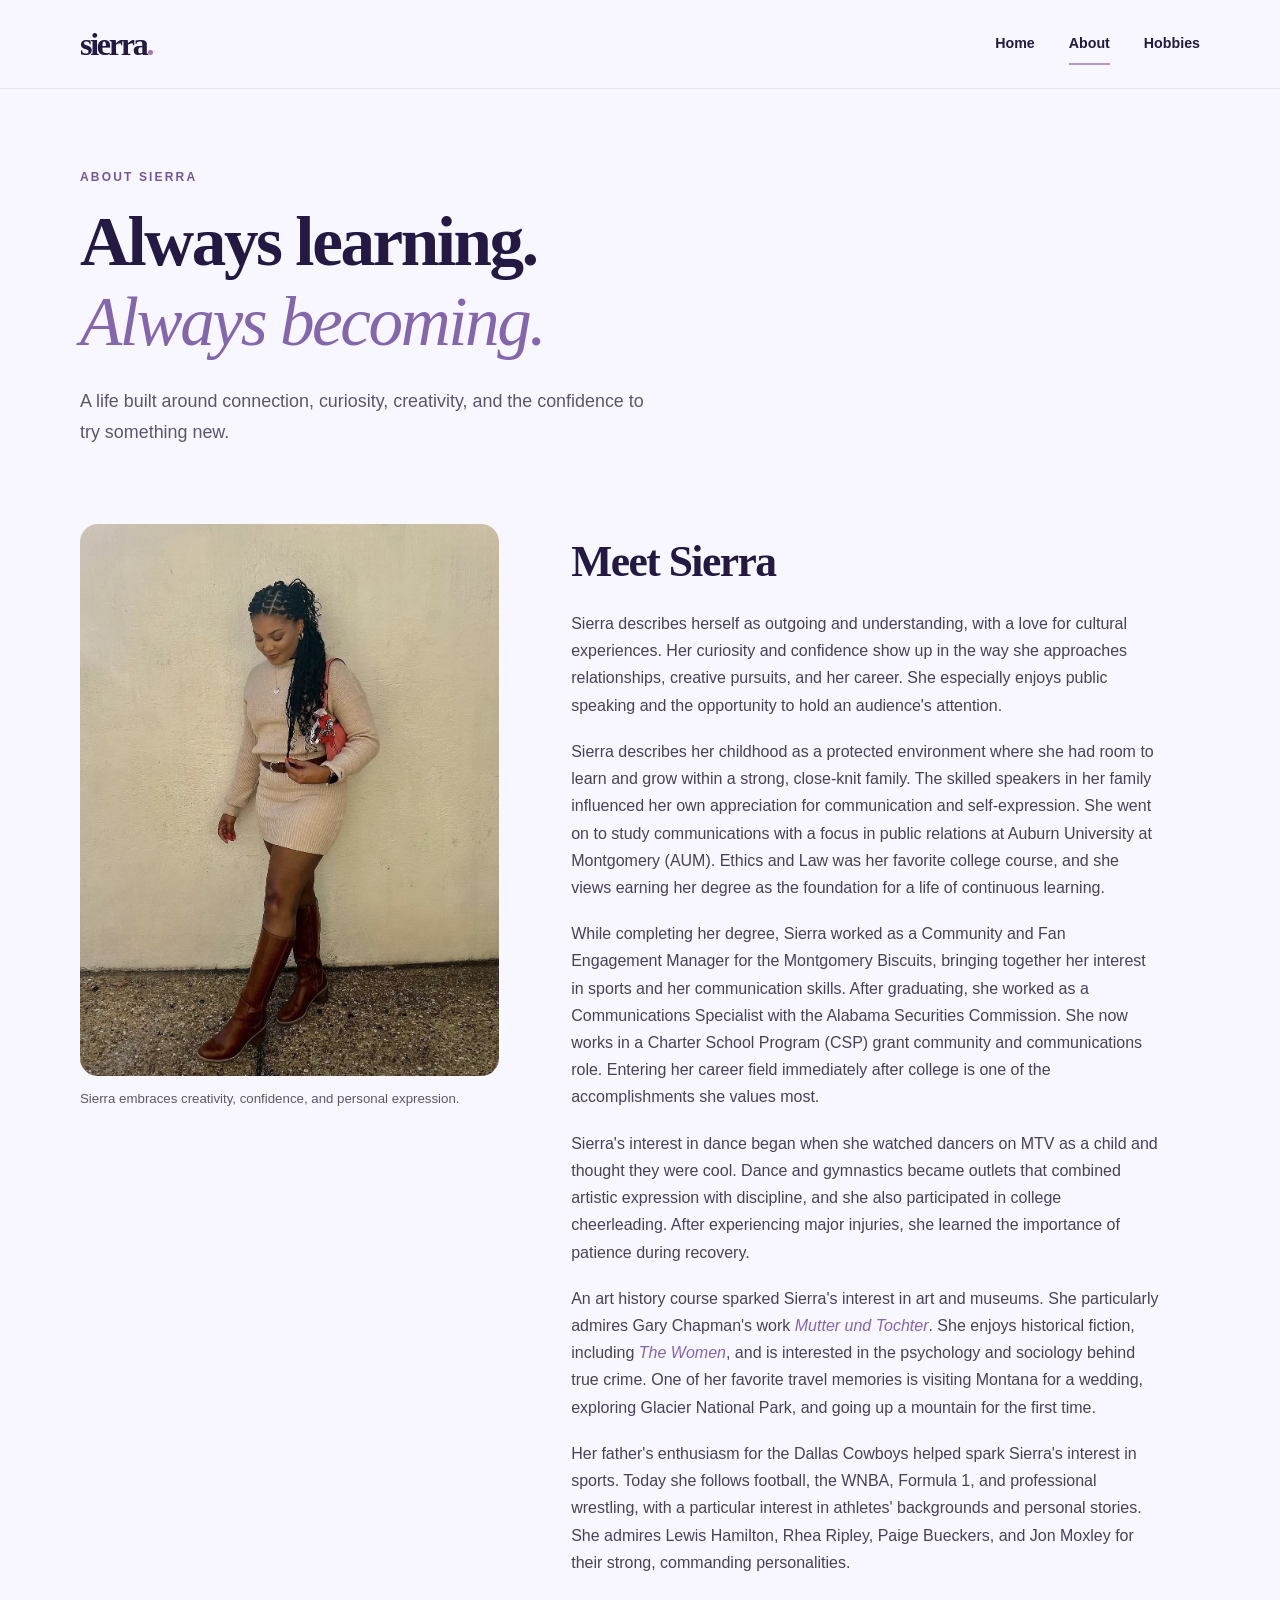
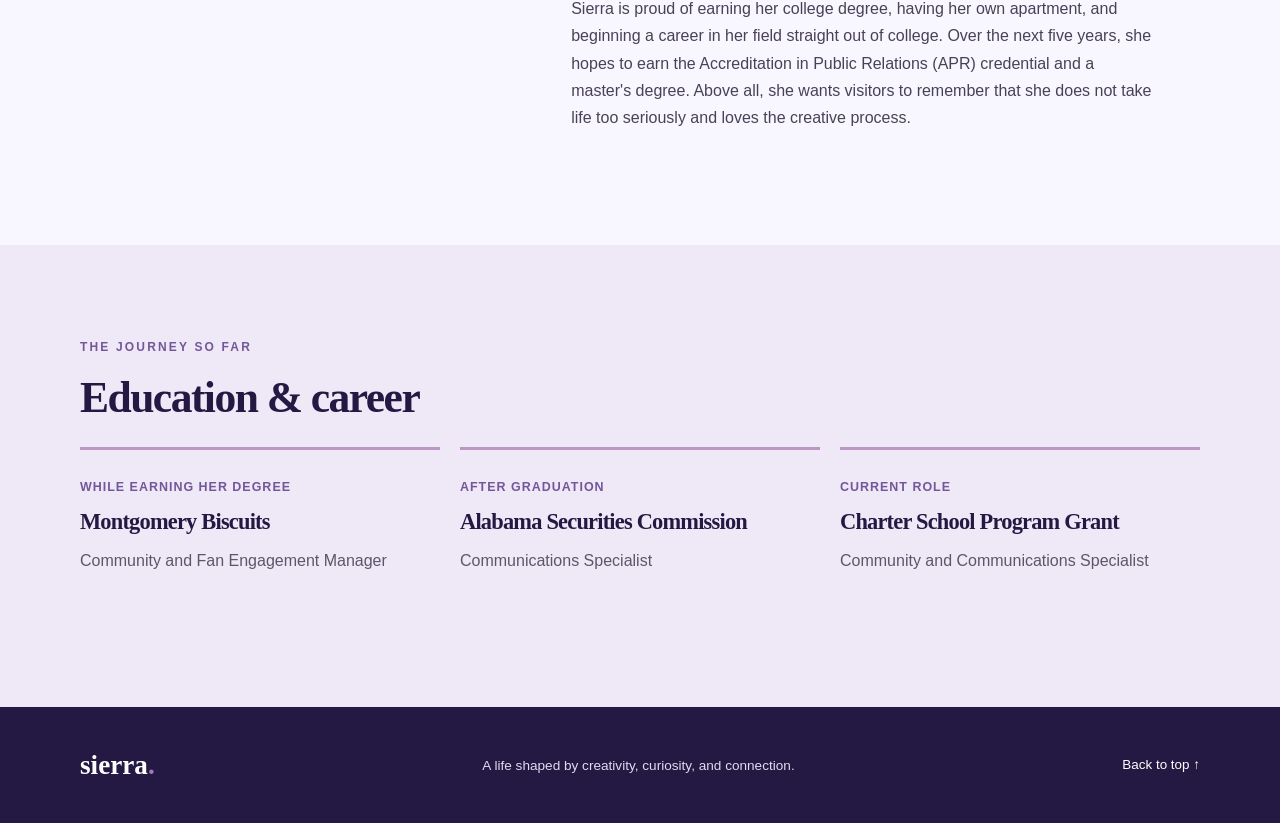
==== commit fb9a7f40: "Use new Sierra portrait on About page" ====
--- a/about.html
+++ b/about.html
@@ -1,3 +1,3 @@
 <!DOCTYPE html>
 <!-- Christopher Burns | October 18, 2026 | CSD 340 - bioSite: Development and GitHub Pages Deployment -->
-<html lang="en"><head><meta charset="UTF-8"><meta name="viewport" content="width=device-width, initial-scale=1.0"><meta name="description" content="Explore Sierra's education, communications career, and creative interests."><title>About | The World Through Sierra's Eyes</title><link rel="stylesheet" href="styles.css"></head><body id="top"><header class="site-header"><div class="shell nav-inner"><a class="brand" href="index.html" aria-label="Sierra home">sierra<span class="brand-dot">.</span></a><nav aria-label="Main navigation"><a href="index.html" >Home</a><a href="about.html" class="active" aria-current="page">About</a><a href="hobbies.html" >Hobbies</a></nav></div></header><main><section class="page-intro shell"><p class="eyebrow">About Sierra</p><h1>Always learning.<br><em>Always becoming.</em></h1><p class="lead">A life built around connection, curiosity, creativity, and the confidence to try something new.</p></section><section class="shell about-layout"><figure class="about-photo"><img src="images/portrait.jpg" alt="Portrait of Sierra smiling in an orange blouse"><figcaption>Sierra values creativity, meaningful connections, and the freedom to keep learning.</figcaption></figure><div class="bio"><h2>Meet Sierra</h2><p>Sierra describes herself as outgoing and understanding, with a love for cultural experiences. Her curiosity and confidence show up in the way she approaches relationships, creative pursuits, and her career. She especially enjoys public speaking and the opportunity to hold an audience's attention.</p><p>Sierra describes her childhood as a protected environment where she had room to learn and grow within a strong, close-knit family. The skilled speakers in her family influenced her own appreciation for communication and self-expression. She went on to study communications with a focus in public relations at Auburn University at Montgomery (AUM). Ethics and Law was her favorite college course, and she views earning her degree as the foundation for a life of continuous learning.</p><p>While completing her degree, Sierra worked as a Community and Fan Engagement Manager for the Montgomery Biscuits, bringing together her interest in sports and her communication skills. After graduating, she worked as a Communications Specialist with the Alabama Securities Commission. She now works in a Charter School Program (CSP) grant community and communications role. Entering her career field immediately after college is one of the accomplishments she values most.</p><p>Sierra's interest in dance began when she watched dancers on MTV as a child and thought they were cool. Dance and gymnastics became outlets that combined artistic expression with discipline, and she also participated in college cheerleading. After experiencing major injuries, she learned the importance of patience during recovery.</p><p>An art history course sparked Sierra's interest in art and museums. She particularly admires Gary Chapman's work <em>Mutter und Tochter</em>. She enjoys historical fiction, including <em>The Women</em>, and is interested in the psychology and sociology behind true crime. One of her favorite travel memories is visiting Montana for a wedding, exploring Glacier National Park, and going up a mountain for the first time.</p><p>Her father's enthusiasm for the Dallas Cowboys helped spark Sierra's interest in sports. Today she follows football, the WNBA, Formula 1, and professional wrestling, with a particular interest in athletes' backgrounds and personal stories. She admires Lewis Hamilton, Rhea Ripley, Paige Bueckers, and Jon Moxley for their strong, commanding personalities.</p><p>Sierra is proud of earning her college degree, having her own apartment, and beginning a career in her field straight out of college. Over the next five years, she hopes to earn the Accreditation in Public Relations (APR) credential and a master's degree. Above all, she wants visitors to remember that she does not take life too seriously and loves the creative process.</p></div></section><section class="section section-tint"><div class="shell"><p class="eyebrow">The journey so far</p><h2>Education &amp; career</h2><div class="timeline"><article><span>While earning her degree</span><h3>Montgomery Biscuits</h3><p>Community and Fan Engagement Manager</p></article><article><span>After graduation</span><h3>Alabama Securities Commission</h3><p>Communications Specialist</p></article><article><span>Current role</span><h3>Charter School Program Grant</h3><p>Community and Communications Specialist</p></article></div></div></section></main><footer class="site-footer"><div class="shell footer-inner"><span>sierra<span class="brand-dot">.</span></span><p>A life shaped by creativity, curiosity, and connection.</p><a href="#top">Back to top ↑</a></div></footer></body></html>+<html lang="en"><head><meta charset="UTF-8"><meta name="viewport" content="width=device-width, initial-scale=1.0"><meta name="description" content="Explore Sierra's education, communications career, and creative interests."><title>About | The World Through Sierra's Eyes</title><link rel="stylesheet" href="styles.css"></head><body id="top"><header class="site-header"><div class="shell nav-inner"><a class="brand" href="index.html" aria-label="Sierra home">sierra<span class="brand-dot">.</span></a><nav aria-label="Main navigation"><a href="index.html" >Home</a><a href="about.html" class="active" aria-current="page">About</a><a href="hobbies.html" >Hobbies</a></nav></div></header><main><section class="page-intro shell"><p class="eyebrow">About Sierra</p><h1>Always learning.<br><em>Always becoming.</em></h1><p class="lead">A life built around connection, curiosity, creativity, and the confidence to try something new.</p></section><section class="shell about-layout"><figure class="about-photo"><img src="images/sierra-about.jpg" alt="Sierra standing beside a cream-colored wall in a beige knit outfit and brown boots"><figcaption>Sierra embraces creativity, confidence, and personal expression.</figcaption></figure><div class="bio"><h2>Meet Sierra</h2><p>Sierra describes herself as outgoing and understanding, with a love for cultural experiences. Her curiosity and confidence show up in the way she approaches relationships, creative pursuits, and her career. She especially enjoys public speaking and the opportunity to hold an audience's attention.</p><p>Sierra describes her childhood as a protected environment where she had room to learn and grow within a strong, close-knit family. The skilled speakers in her family influenced her own appreciation for communication and self-expression. She went on to study communications with a focus in public relations at Auburn University at Montgomery (AUM). Ethics and Law was her favorite college course, and she views earning her degree as the foundation for a life of continuous learning.</p><p>While completing her degree, Sierra worked as a Community and Fan Engagement Manager for the Montgomery Biscuits, bringing together her interest in sports and her communication skills. After graduating, she worked as a Communications Specialist with the Alabama Securities Commission. She now works in a Charter School Program (CSP) grant community and communications role. Entering her career field immediately after college is one of the accomplishments she values most.</p><p>Sierra's interest in dance began when she watched dancers on MTV as a child and thought they were cool. Dance and gymnastics became outlets that combined artistic expression with discipline, and she also participated in college cheerleading. After experiencing major injuries, she learned the importance of patience during recovery.</p><p>An art history course sparked Sierra's interest in art and museums. She particularly admires Gary Chapman's work <em>Mutter und Tochter</em>. She enjoys historical fiction, including <em>The Women</em>, and is interested in the psychology and sociology behind true crime. One of her favorite travel memories is visiting Montana for a wedding, exploring Glacier National Park, and going up a mountain for the first time.</p><p>Her father's enthusiasm for the Dallas Cowboys helped spark Sierra's interest in sports. Today she follows football, the WNBA, Formula 1, and professional wrestling, with a particular interest in athletes' backgrounds and personal stories. She admires Lewis Hamilton, Rhea Ripley, Paige Bueckers, and Jon Moxley for their strong, commanding personalities.</p><p>Sierra is proud of earning her college degree, having her own apartment, and beginning a career in her field straight out of college. Over the next five years, she hopes to earn the Accreditation in Public Relations (APR) credential and a master's degree. Above all, she wants visitors to remember that she does not take life too seriously and loves the creative process.</p></div></section><section class="section section-tint"><div class="shell"><p class="eyebrow">The journey so far</p><h2>Education &amp; career</h2><div class="timeline"><article><span>While earning her degree</span><h3>Montgomery Biscuits</h3><p>Community and Fan Engagement Manager</p></article><article><span>After graduation</span><h3>Alabama Securities Commission</h3><p>Communications Specialist</p></article><article><span>Current role</span><h3>Charter School Program Grant</h3><p>Community and Communications Specialist</p></article></div></div></section></main><footer class="site-footer"><div class="shell footer-inner"><span>sierra<span class="brand-dot">.</span></span><p>A life shaped by creativity, curiosity, and connection.</p><a href="#top">Back to top ↑</a></div></footer></body></html>
